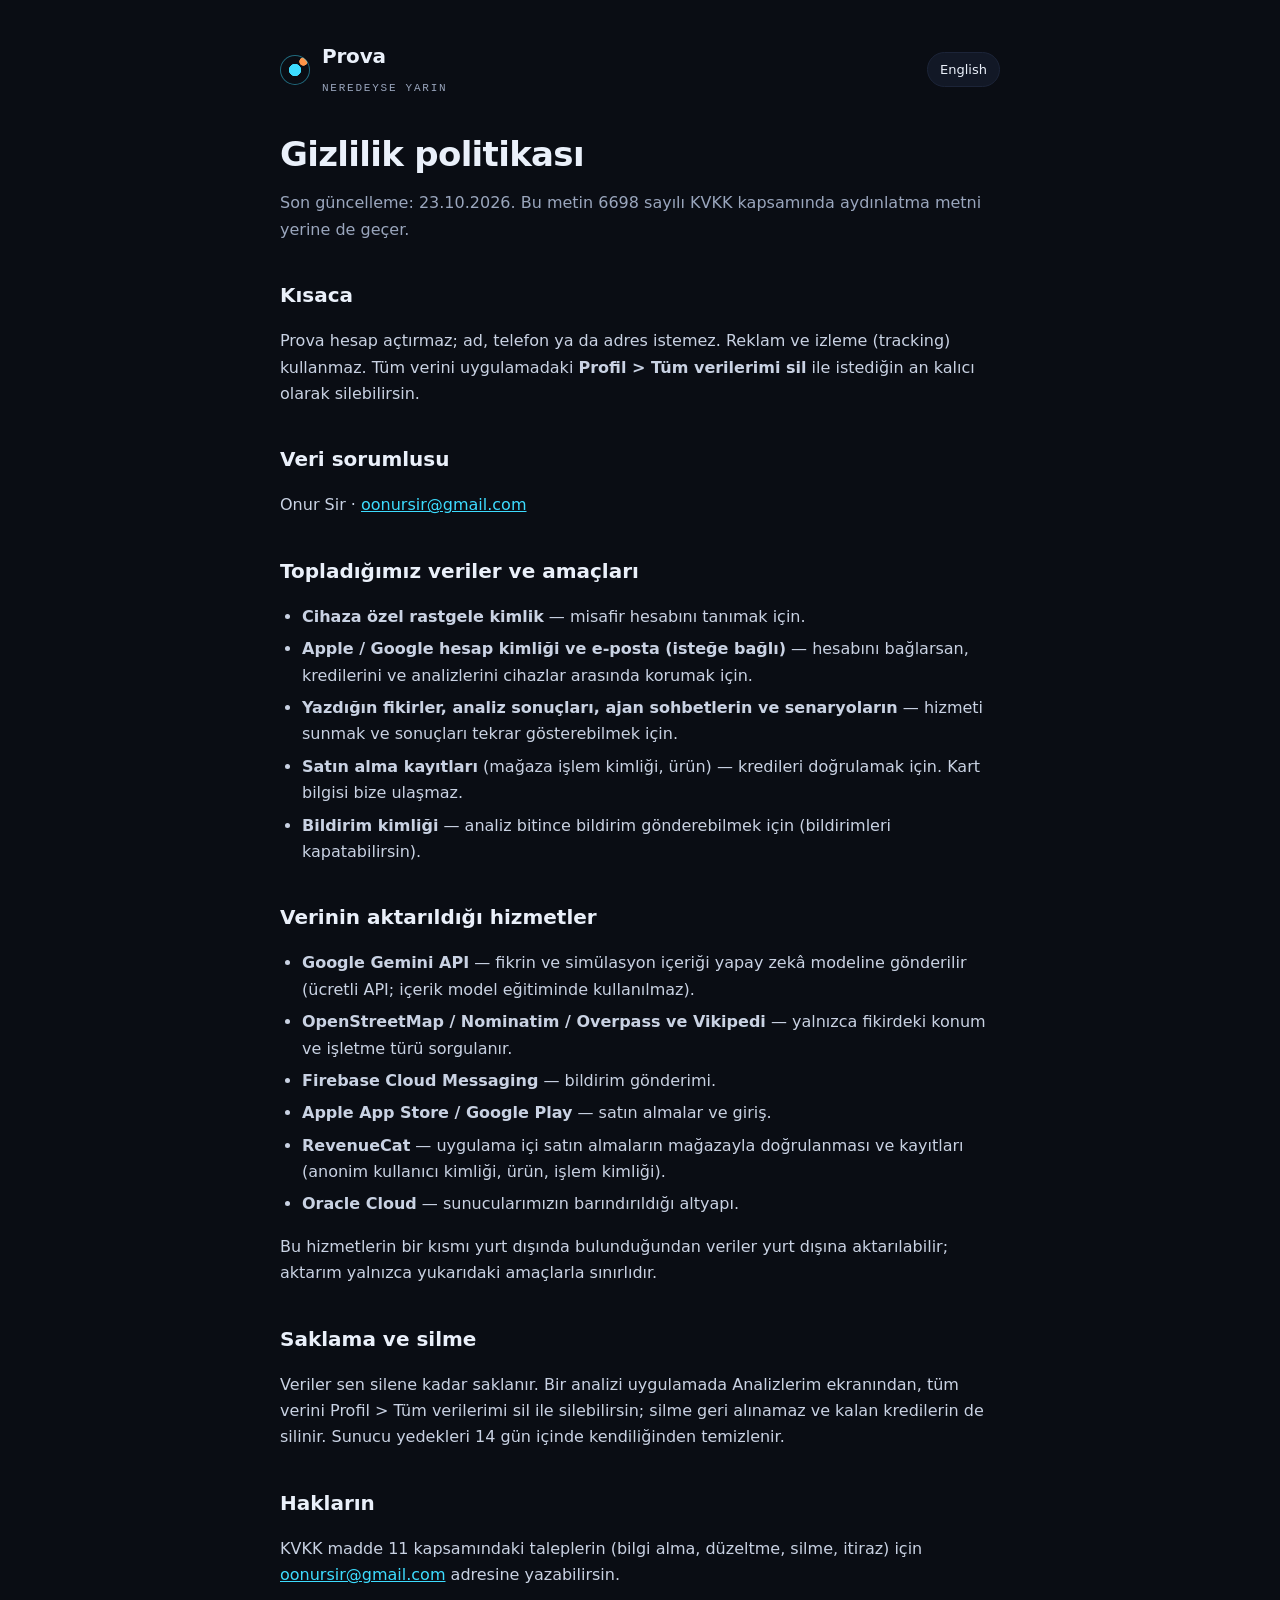
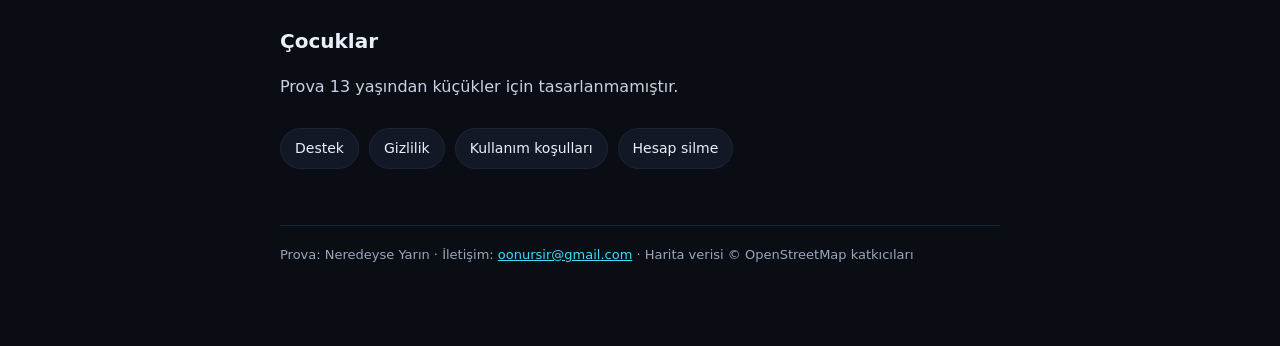
==== site/privacy.html @ 77d9ef29 "Add store pages" ====
<!doctype html>
<html lang="tr"><head><meta charset="utf-8"><meta name="viewport" content="width=device-width, initial-scale=1">
<title>Gizlilik politikası · Prova</title><link rel="stylesheet" href="style.css"></head>
<body><main><header><div class="dot"></div><div><b>Prova</b><br><span>NEREDEYSE YARIN</span></div><a class="lang" href="en/privacy.html" hreflang="en" lang="en">English</a></header>
<h1>Gizlilik politikası</h1>
<p class="lede">Son güncelleme: 23.10.2026. Bu metin 6698 sayılı KVKK kapsamında aydınlatma metni yerine de geçer.</p>
<h2>Kısaca</h2><p>Prova hesap açtırmaz; ad, telefon ya da adres istemez. Reklam ve izleme (tracking) kullanmaz. Tüm verini uygulamadaki <b>Profil &gt; Tüm verilerimi sil</b> ile istediğin an kalıcı olarak silebilirsin.</p>
<h2>Veri sorumlusu</h2><p>Onur Sir · <a href="mailto:oonursir@gmail.com">oonursir@gmail.com</a></p>
<h2>Topladığımız veriler ve amaçları</h2><ul>
<li><b>Cihaza özel rastgele kimlik</b> — misafir hesabını tanımak için.</li>
<li><b>Apple / Google hesap kimliği ve e-posta (isteğe bağlı)</b> — hesabını bağlarsan, kredilerini ve analizlerini cihazlar arasında korumak için.</li>
<li><b>Yazdığın fikirler, analiz sonuçları, ajan sohbetlerin ve senaryoların</b> — hizmeti sunmak ve sonuçları tekrar gösterebilmek için.</li>
<li><b>Satın alma kayıtları</b> (mağaza işlem kimliği, ürün) — kredileri doğrulamak için. Kart bilgisi bize ulaşmaz.</li>
<li><b>Bildirim kimliği</b> — analiz bitince bildirim gönderebilmek için (bildirimleri kapatabilirsin).</li></ul>
<h2>Verinin aktarıldığı hizmetler</h2><ul>
<li><b>Google Gemini API</b> — fikrin ve simülasyon içeriği yapay zekâ modeline gönderilir (ücretli API; içerik model eğitiminde kullanılmaz).</li>
<li><b>OpenStreetMap / Nominatim / Overpass ve Vikipedi</b> — yalnızca fikirdeki konum ve işletme türü sorgulanır.</li>
<li><b>Firebase Cloud Messaging</b> — bildirim gönderimi.</li>
<li><b>Apple App Store / Google Play</b> — satın almalar ve giriş.</li>
<li><b>RevenueCat</b> — uygulama içi satın almaların mağazayla doğrulanması ve kayıtları (anonim kullanıcı kimliği, ürün, işlem kimliği).</li>
<li><b>Oracle Cloud</b> — sunucularımızın barındırıldığı altyapı.</li></ul>
<p>Bu hizmetlerin bir kısmı yurt dışında bulunduğundan veriler yurt dışına aktarılabilir; aktarım yalnızca yukarıdaki amaçlarla sınırlıdır.</p>
<h2>Saklama ve silme</h2><p>Veriler sen silene kadar saklanır. Bir analizi uygulamada Analizlerim ekranından, tüm verini Profil &gt; Tüm verilerimi sil ile silebilirsin; silme geri alınamaz ve kalan kredilerin de silinir. Sunucu yedekleri 14 gün içinde kendiliğinden temizlenir.</p>
<h2>Hakların</h2><p>KVKK madde 11 kapsamındaki taleplerin (bilgi alma, düzeltme, silme, itiraz) için <a href="mailto:oonursir@gmail.com">oonursir@gmail.com</a> adresine yazabilirsin.</p>
<h2>Çocuklar</h2><p>Prova 13 yaşından küçükler için tasarlanmamıştır.</p>
<nav><a href="index.html">Destek</a><a href="privacy.html">Gizlilik</a><a href="terms.html">Kullanım koşulları</a><a href="delete-account.html">Hesap silme</a></nav>
<footer>Prova: Neredeyse Yarın · İletişim: <a href="mailto:oonursir@gmail.com">oonursir@gmail.com</a> · Harita verisi © OpenStreetMap katkıcıları</footer></main></body></html>
---- site/style.css ----
:root { --bg:#0A0D14; --card:#121826; --line:#1C2438; --text:#EAF0FA; --text2:#C9D2E3; --muted:#9AA6BD; --cyan:#3DDCFF; --orange:#FF9447; }
* { box-sizing: border-box; }
body { margin:0; background:var(--bg); color:var(--text2); font:16px/1.65 "IBM Plex Sans", system-ui, -apple-system, "Segoe UI", sans-serif; }
main { max-width: 760px; margin: 0 auto; padding: 40px 20px 80px; }
a { color: var(--cyan); }
header { display:flex; align-items:center; gap:12px; margin-bottom: 36px; }
header b { color: var(--text); font-size: 20px; letter-spacing: -0.01em; }
header span { color: var(--muted); font: 500 11px ui-monospace, monospace; letter-spacing: .16em; }
.dot { width:30px; height:30px; border-radius:50%; background: radial-gradient(circle, var(--cyan) 30%, transparent 32%), radial-gradient(circle at 80% 20%, var(--orange) 12%, transparent 14%); border:1.5px solid rgba(61,220,255,.45); }
h1 { color: var(--text); font-size: 34px; line-height: 1.15; letter-spacing: -0.02em; margin: 0 0 8px; }
h2 { color: var(--text); font-size: 20px; margin: 36px 0 10px; }
.lede { color: var(--muted); margin-bottom: 28px; }
.card { background: var(--card); border: 1px solid var(--line); border-radius: 16px; padding: 18px 20px; margin: 14px 0; }
ul { padding-left: 22px; } li { margin-bottom: 6px; }
nav { display:flex; flex-wrap:wrap; gap:10px; margin: 28px 0; }
nav a { text-decoration:none; background: var(--card); border:1px solid var(--line); border-radius: 999px; padding: 8px 14px; color: var(--text); font-size: 14px; }
footer { margin-top: 56px; color: var(--muted); font-size: 13px; border-top: 1px solid var(--line); padding-top: 18px; }
.lang { margin-left:auto; text-decoration:none; background: var(--card); border:1px solid var(--line); border-radius: 999px; padding: 6px 12px; color: var(--text); font-size: 13px; }
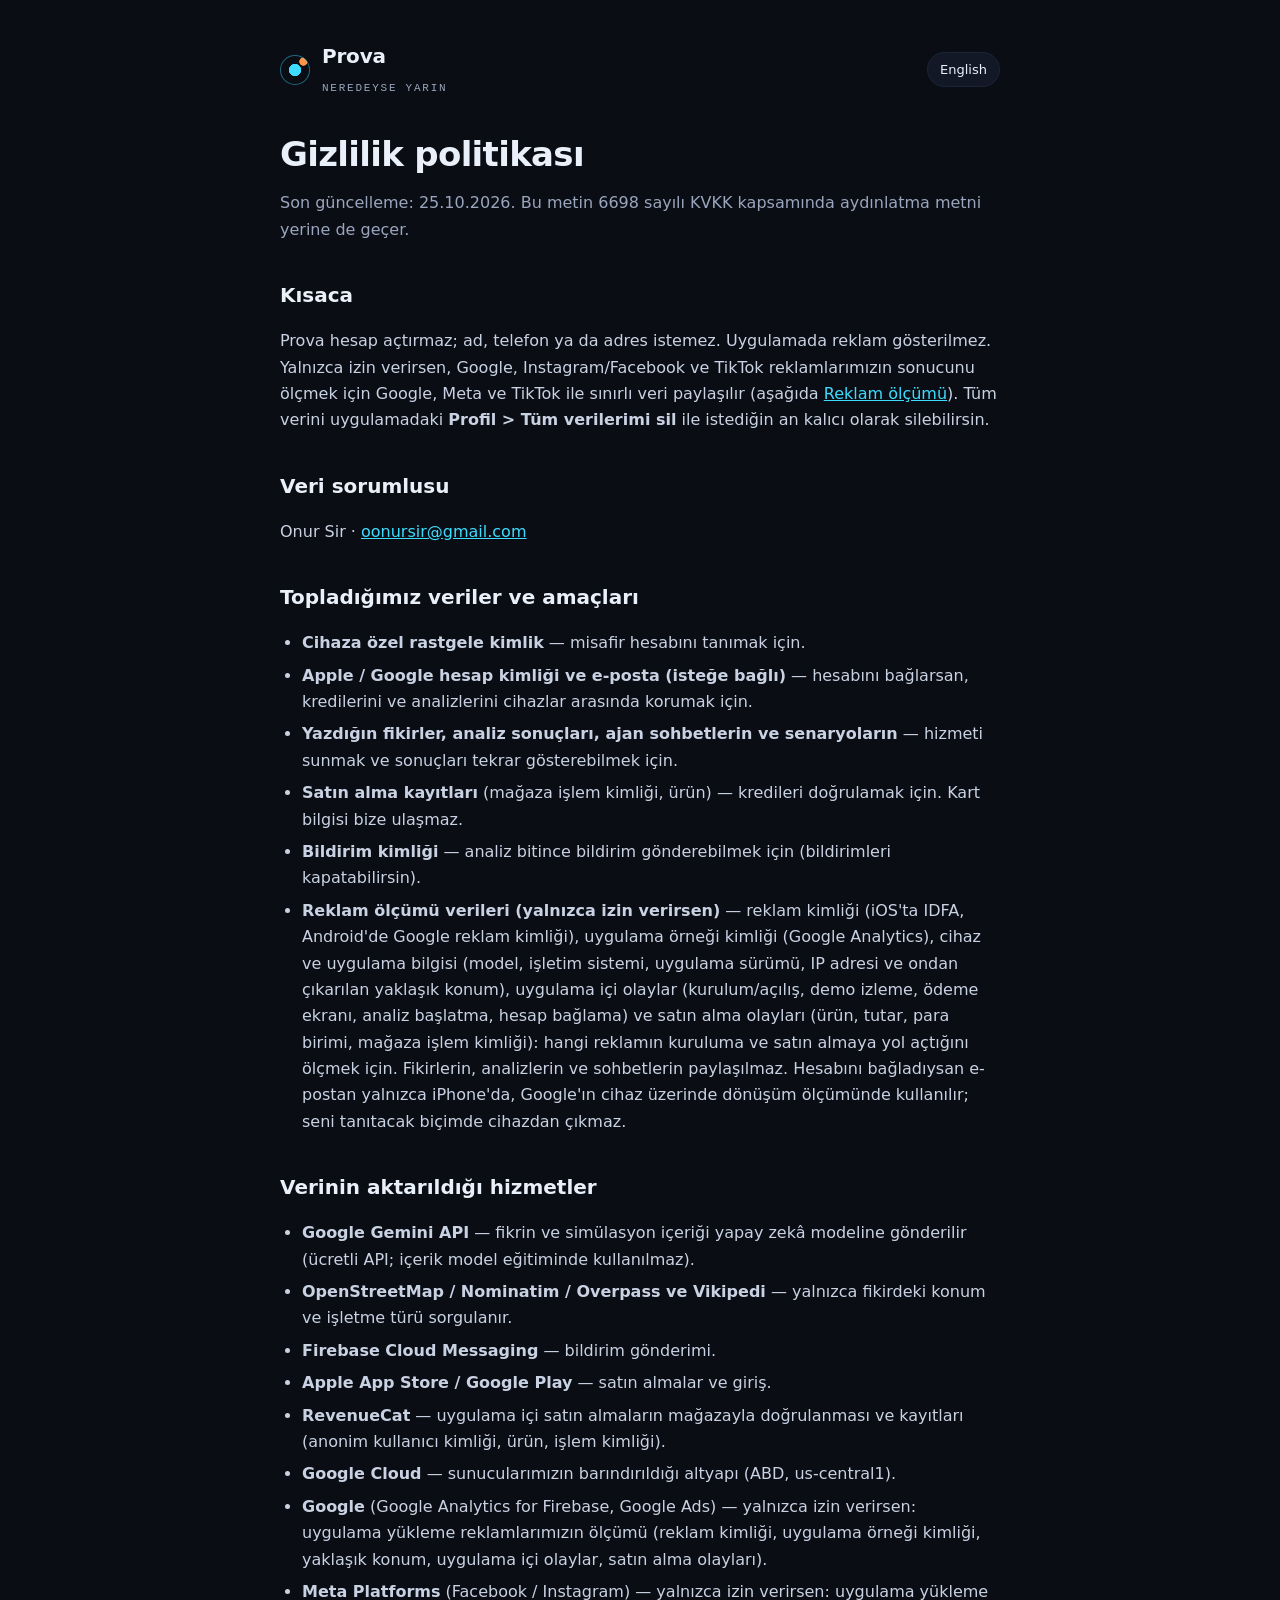
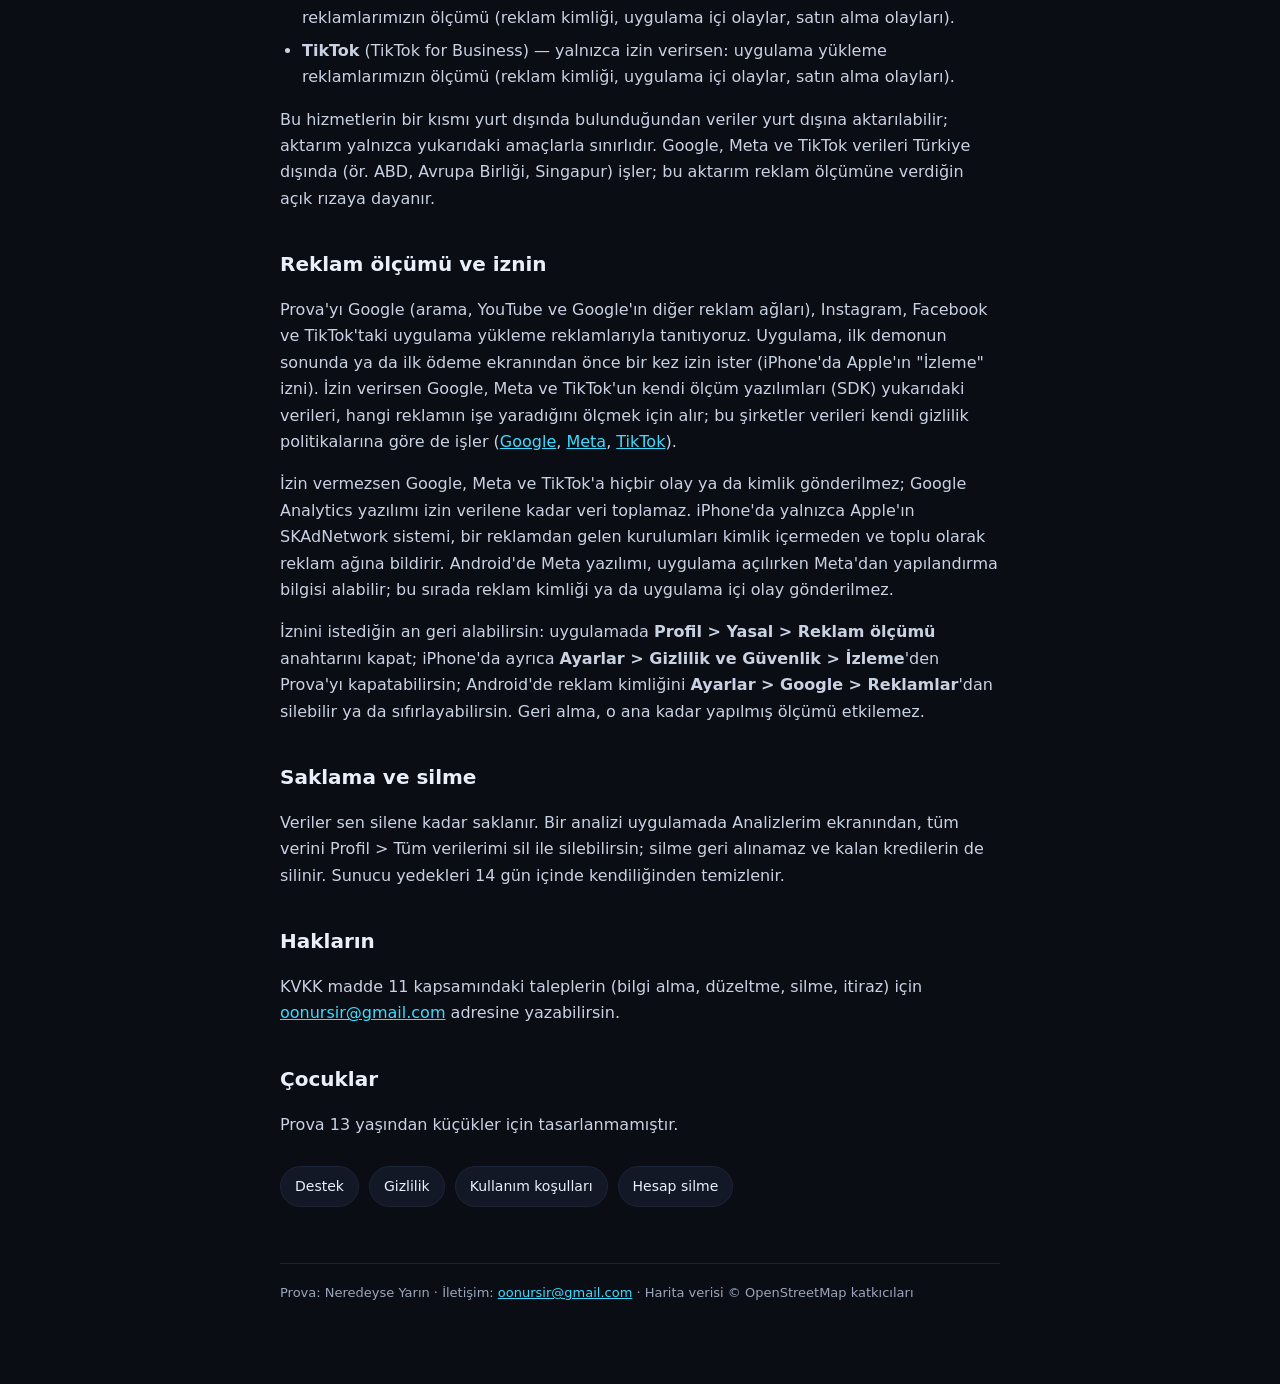
==== commit 6bba1b54: "Disclose ad measurement and Google Cloud hosting in privacy policy" ====
--- a/site/privacy.html
+++ b/site/privacy.html
@@ -3,23 +3,30 @@
 <title>Gizlilik politikası · Prova</title><link rel="stylesheet" href="style.css"></head>
 <body><main><header><div class="dot"></div><div><b>Prova</b><br><span>NEREDEYSE YARIN</span></div><a class="lang" href="en/privacy.html" hreflang="en" lang="en">English</a></header>
 <h1>Gizlilik politikası</h1>
-<p class="lede">Son güncelleme: 23.10.2026. Bu metin 6698 sayılı KVKK kapsamında aydınlatma metni yerine de geçer.</p>
-<h2>Kısaca</h2><p>Prova hesap açtırmaz; ad, telefon ya da adres istemez. Reklam ve izleme (tracking) kullanmaz. Tüm verini uygulamadaki <b>Profil &gt; Tüm verilerimi sil</b> ile istediğin an kalıcı olarak silebilirsin.</p>
+<p class="lede">Son güncelleme: 25.10.2026. Bu metin 6698 sayılı KVKK kapsamında aydınlatma metni yerine de geçer.</p>
+<h2>Kısaca</h2><p>Prova hesap açtırmaz; ad, telefon ya da adres istemez. Uygulamada reklam gösterilmez. Yalnızca izin verirsen, Google, Instagram/Facebook ve TikTok reklamlarımızın sonucunu ölçmek için Google, Meta ve TikTok ile sınırlı veri paylaşılır (aşağıda <a href="#reklam-olcumu">Reklam ölçümü</a>). Tüm verini uygulamadaki <b>Profil &gt; Tüm verilerimi sil</b> ile istediğin an kalıcı olarak silebilirsin.</p>
 <h2>Veri sorumlusu</h2><p>Onur Sir · <a href="mailto:oonursir@gmail.com">oonursir@gmail.com</a></p>
 <h2>Topladığımız veriler ve amaçları</h2><ul>
 <li><b>Cihaza özel rastgele kimlik</b> — misafir hesabını tanımak için.</li>
 <li><b>Apple / Google hesap kimliği ve e-posta (isteğe bağlı)</b> — hesabını bağlarsan, kredilerini ve analizlerini cihazlar arasında korumak için.</li>
 <li><b>Yazdığın fikirler, analiz sonuçları, ajan sohbetlerin ve senaryoların</b> — hizmeti sunmak ve sonuçları tekrar gösterebilmek için.</li>
 <li><b>Satın alma kayıtları</b> (mağaza işlem kimliği, ürün) — kredileri doğrulamak için. Kart bilgisi bize ulaşmaz.</li>
-<li><b>Bildirim kimliği</b> — analiz bitince bildirim gönderebilmek için (bildirimleri kapatabilirsin).</li></ul>
+<li><b>Bildirim kimliği</b> — analiz bitince bildirim gönderebilmek için (bildirimleri kapatabilirsin).</li>
+<li><b>Reklam ölçümü verileri (yalnızca izin verirsen)</b> — reklam kimliği (iOS'ta IDFA, Android'de Google reklam kimliği), uygulama örneği kimliği (Google Analytics), cihaz ve uygulama bilgisi (model, işletim sistemi, uygulama sürümü, IP adresi ve ondan çıkarılan yaklaşık konum), uygulama içi olaylar (kurulum/açılış, demo izleme, ödeme ekranı, analiz başlatma, hesap bağlama) ve satın alma olayları (ürün, tutar, para birimi, mağaza işlem kimliği): hangi reklamın kuruluma ve satın almaya yol açtığını ölçmek için. Fikirlerin, analizlerin ve sohbetlerin paylaşılmaz. Hesabını bağladıysan e-postan yalnızca iPhone'da, Google'ın cihaz üzerinde dönüşüm ölçümünde kullanılır; seni tanıtacak biçimde cihazdan çıkmaz.</li></ul>
 <h2>Verinin aktarıldığı hizmetler</h2><ul>
 <li><b>Google Gemini API</b> — fikrin ve simülasyon içeriği yapay zekâ modeline gönderilir (ücretli API; içerik model eğitiminde kullanılmaz).</li>
 <li><b>OpenStreetMap / Nominatim / Overpass ve Vikipedi</b> — yalnızca fikirdeki konum ve işletme türü sorgulanır.</li>
 <li><b>Firebase Cloud Messaging</b> — bildirim gönderimi.</li>
 <li><b>Apple App Store / Google Play</b> — satın almalar ve giriş.</li>
 <li><b>RevenueCat</b> — uygulama içi satın almaların mağazayla doğrulanması ve kayıtları (anonim kullanıcı kimliği, ürün, işlem kimliği).</li>
-<li><b>Oracle Cloud</b> — sunucularımızın barındırıldığı altyapı.</li></ul>
-<p>Bu hizmetlerin bir kısmı yurt dışında bulunduğundan veriler yurt dışına aktarılabilir; aktarım yalnızca yukarıdaki amaçlarla sınırlıdır.</p>
+<li><b>Google Cloud</b> — sunucularımızın barındırıldığı altyapı (ABD, us-central1).</li>
+<li><b>Google</b> (Google Analytics for Firebase, Google Ads) — yalnızca izin verirsen: uygulama yükleme reklamlarımızın ölçümü (reklam kimliği, uygulama örneği kimliği, yaklaşık konum, uygulama içi olaylar, satın alma olayları).</li>
+<li><b>Meta Platforms</b> (Facebook / Instagram) — yalnızca izin verirsen: uygulama yükleme reklamlarımızın ölçümü (reklam kimliği, uygulama içi olaylar, satın alma olayları).</li>
+<li><b>TikTok</b> (TikTok for Business) — yalnızca izin verirsen: uygulama yükleme reklamlarımızın ölçümü (reklam kimliği, uygulama içi olaylar, satın alma olayları).</li></ul>
+<p>Bu hizmetlerin bir kısmı yurt dışında bulunduğundan veriler yurt dışına aktarılabilir; aktarım yalnızca yukarıdaki amaçlarla sınırlıdır. Google, Meta ve TikTok verileri Türkiye dışında (ör. ABD, Avrupa Birliği, Singapur) işler; bu aktarım reklam ölçümüne verdiğin açık rızaya dayanır.</p>
+<h2 id="reklam-olcumu">Reklam ölçümü ve iznin</h2><p>Prova'yı Google (arama, YouTube ve Google'ın diğer reklam ağları), Instagram, Facebook ve TikTok'taki uygulama yükleme reklamlarıyla tanıtıyoruz. Uygulama, ilk demonun sonunda ya da ilk ödeme ekranından önce bir kez izin ister (iPhone'da Apple'ın "İzleme" izni). İzin verirsen Google, Meta ve TikTok'un kendi ölçüm yazılımları (SDK) yukarıdaki verileri, hangi reklamın işe yaradığını ölçmek için alır; bu şirketler verileri kendi gizlilik politikalarına göre de işler (<a href="https://policies.google.com/privacy">Google</a>, <a href="https://www.facebook.com/privacy/policy">Meta</a>, <a href="https://www.tiktok.com/legal/page/row/privacy-policy/en">TikTok</a>).</p>
+<p>İzin vermezsen Google, Meta ve TikTok'a hiçbir olay ya da kimlik gönderilmez; Google Analytics yazılımı izin verilene kadar veri toplamaz. iPhone'da yalnızca Apple'ın SKAdNetwork sistemi, bir reklamdan gelen kurulumları kimlik içermeden ve toplu olarak reklam ağına bildirir. Android'de Meta yazılımı, uygulama açılırken Meta'dan yapılandırma bilgisi alabilir; bu sırada reklam kimliği ya da uygulama içi olay gönderilmez.</p>
+<p>İznini istediğin an geri alabilirsin: uygulamada <b>Profil &gt; Yasal &gt; Reklam ölçümü</b> anahtarını kapat; iPhone'da ayrıca <b>Ayarlar &gt; Gizlilik ve Güvenlik &gt; İzleme</b>'den Prova'yı kapatabilirsin; Android'de reklam kimliğini <b>Ayarlar &gt; Google &gt; Reklamlar</b>'dan silebilir ya da sıfırlayabilirsin. Geri alma, o ana kadar yapılmış ölçümü etkilemez.</p>
 <h2>Saklama ve silme</h2><p>Veriler sen silene kadar saklanır. Bir analizi uygulamada Analizlerim ekranından, tüm verini Profil &gt; Tüm verilerimi sil ile silebilirsin; silme geri alınamaz ve kalan kredilerin de silinir. Sunucu yedekleri 14 gün içinde kendiliğinden temizlenir.</p>
 <h2>Hakların</h2><p>KVKK madde 11 kapsamındaki taleplerin (bilgi alma, düzeltme, silme, itiraz) için <a href="mailto:oonursir@gmail.com">oonursir@gmail.com</a> adresine yazabilirsin.</p>
 <h2>Çocuklar</h2><p>Prova 13 yaşından küçükler için tasarlanmamıştır.</p>
